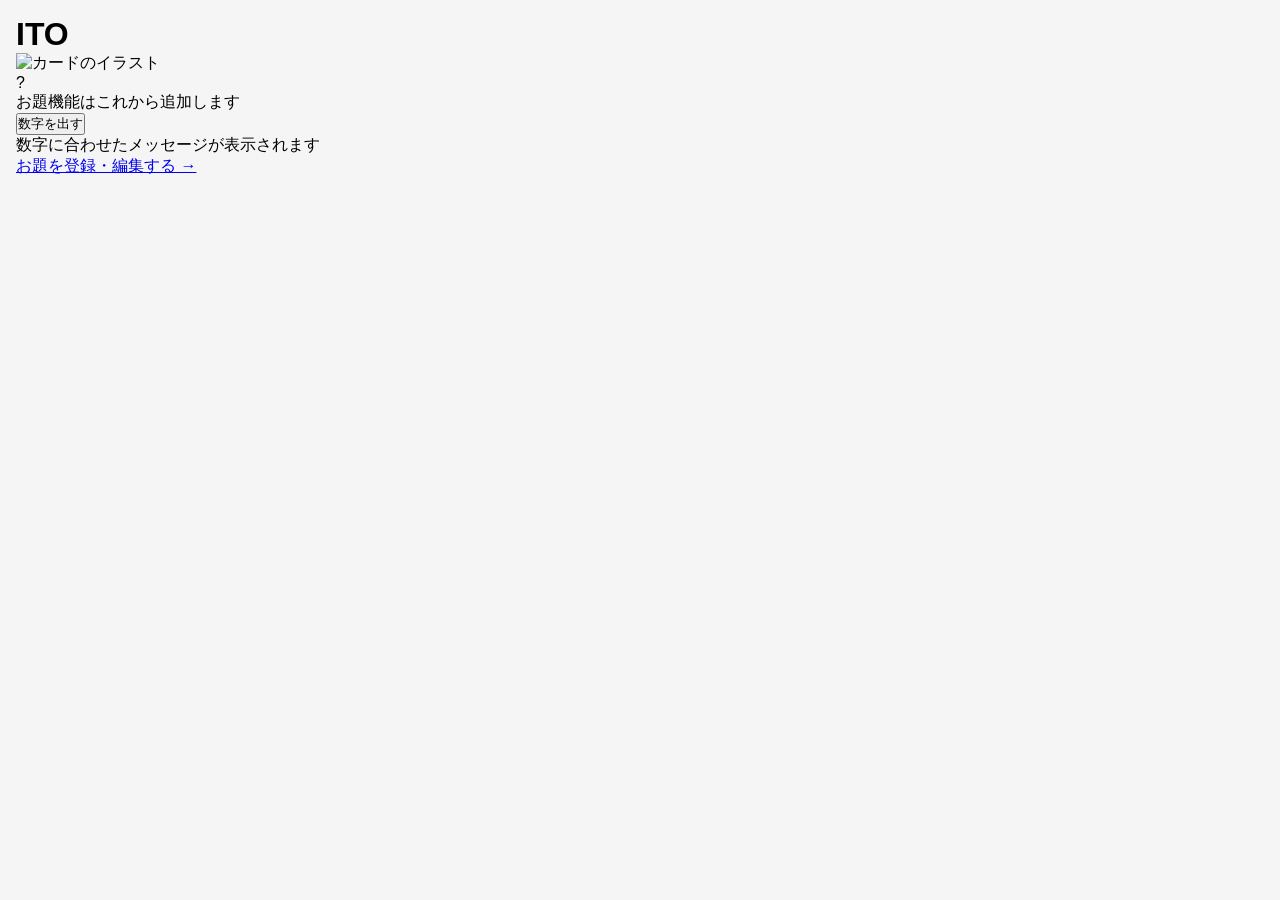
==== index.html @ 9ff9b8bb "move files to root" ====
<!DOCTYPE html>
<html lang="ja">
  <head>
    <meta charset="UTF-8" />
    <meta name="viewport" content="width=device-width, initial-scale=1.0" />
    <title>ITO メッセージカード — お題つき</title>
    <link rel="stylesheet" href="style.css" />
  </head>
  <body>
    <div class="card">
      <h1 class="card-title">ITO</h1>
      <img class="card-image" src="images/stamp18.png" alt="カードのイラスト" />
      <p class="card-number">?</p>
      <p class="topic">お題機能はこれから追加します</p>
      <button class="button">数字を出す</button>
      <p class="message">数字に合わせたメッセージが表示されます</p>
      <a class="link-to-memo" href="memo.html">お題を登録・編集する →</a>
    </div>

    <script src="https://code.jquery.com/jquery-3.7.1.min.js"></script>
    <script src="script.js"></script>
  </body>
</html>
---- style.css ----
* { box-sizing: border-box; margin: 0; padding: 0; }
body { font-family: sans-serif; background: #f5f5f5; padding: 1rem; }
.app { display: grid; grid-template-columns: 1fr 1fr; gap: 16px; }
.panel { background: #fff; border: 1px solid #e0e0e0; border-radius: 12px; padding: 1.25rem; }
.panel-title { font-size: 16px; font-weight: 500; margin-bottom: 1rem; }
.meal-label { font-size: 12px; color: #888; margin-bottom: 6px; }
.meal-name { font-size: 22px; margin-bottom: 4px; }
.meal-text { font-size: 14px; }
.ingredients-label { font-size: 12px; color: #888; margin: 8px 0 4px; }
.ingredient-item { font-size: 13px; color: #666; padding: 2px 0; }
.divider { border: none; border-top: 1px solid #e0e0e0; margin: 1rem 0; }
.input-row { display: flex; gap: 8px; margin-bottom: 1rem; }
.input-row input { flex: 1; font-size: 14px; padding: 6px 10px; border: 1px solid #ddd; border-radius: 8px; outline: none; }
.input-row input:focus { border-color: #aaa; }
#add-btn { padding: 6px 14px; font-size: 13px; border: 1px solid #ddd; border-radius: 8px; background: #fff; cursor: pointer; }
#add-btn:hover { background: #f5f5f5; }
#shopping-list { list-style: none; margin-bottom: 1rem; min-height: 40px; }
#shopping-list li { display: flex; align-items: center; gap: 8px; padding: 6px 0; border-bottom: 1px solid #f0f0f0; font-size: 14px; }
#shopping-list li input[type=checkbox] { cursor: pointer; }
#shopping-list li.checked span { text-decoration: line-through; color: #bbb; }
.empty { font-size: 13px; color: #bbb; padding: 8px 0; }
#clear-btn { font-size: 13px; color: #888; background: none; border: 1px solid #e0e0e0; border-radius: 8px; padding: 4px 12px; cursor: pointer; width: 100%; }
#clear-btn:hover { background: #f5f5f5; }
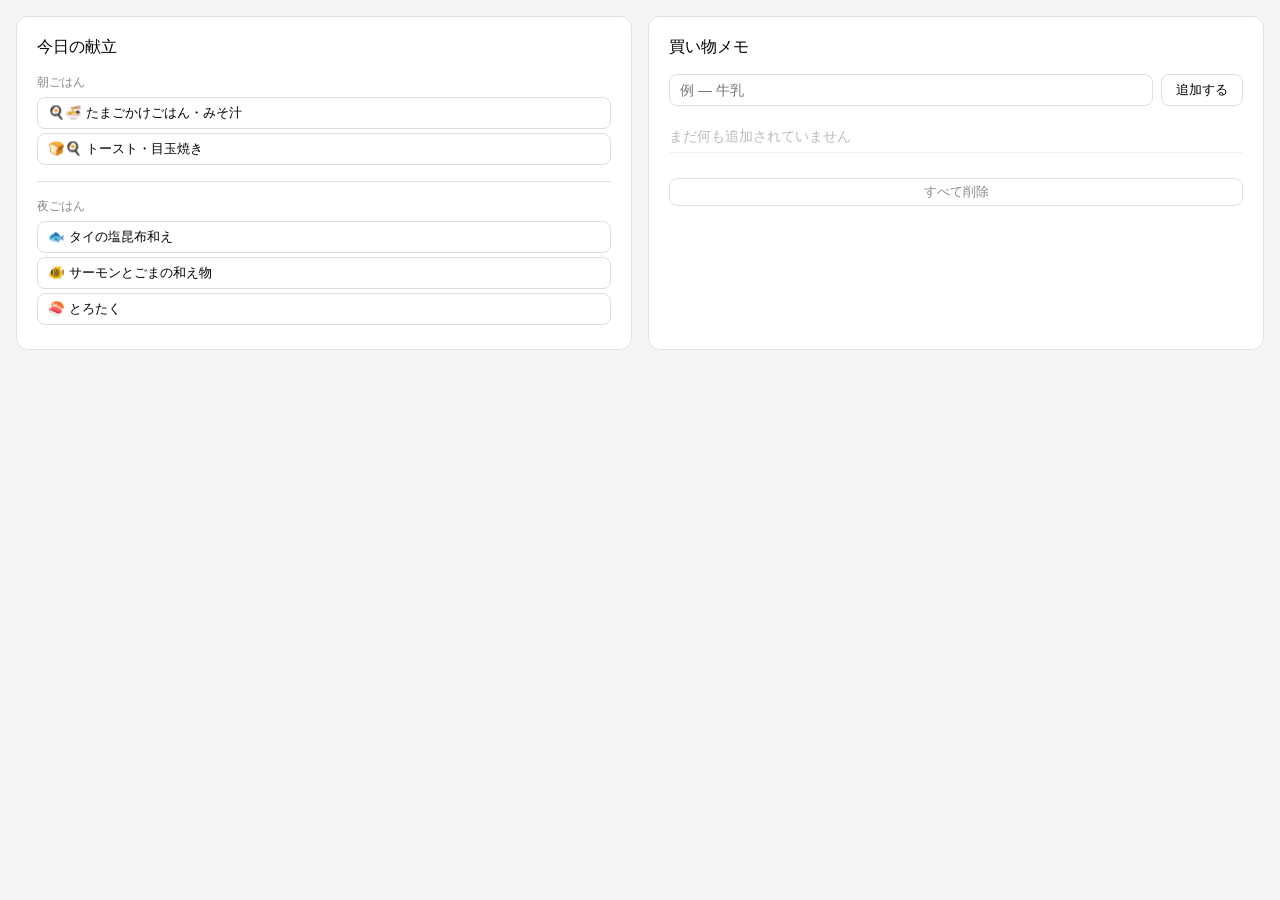
==== commit a4704070: "set memo as index" ====
--- a/index.html
+++ b/index.html
@@ -3,21 +3,41 @@
   <head>
     <meta charset="UTF-8" />
     <meta name="viewport" content="width=device-width, initial-scale=1.0" />
-    <title>ITO メッセージカード — お題つき</title>
+    <title>買い物メモ</title>
     <link rel="stylesheet" href="style.css" />
   </head>
   <body>
-    <div class="card">
-      <h1 class="card-title">ITO</h1>
-      <img class="card-image" src="images/stamp18.png" alt="カードのイラスト" />
-      <p class="card-number">?</p>
-      <p class="topic">お題機能はこれから追加します</p>
-      <button class="button">数字を出す</button>
-      <p class="message">数字に合わせたメッセージが表示されます</p>
-      <a class="link-to-memo" href="memo.html">お題を登録・編集する →</a>
+    <div class="app">
+      <div class="panel">
+        <p class="panel-title">今日の献立 </p>
+        <div class="meal-section">
+          <p class="meal-label">朝ごはん</p>
+          <p class="meal-name" id="breakfast-emoji"></p>
+          <p class="meal-text" id="breakfast-name"></p>
+          <div id="breakfast-ingredients"></div>
+        </div>
+        <hr class="divider">
+        <div class="meal-section">
+          <p class="meal-label">夜ごはん</p>
+          <p class="meal-name" id="dinner-emoji"></p>
+          <p class="meal-text" id="dinner-name"></p>
+          <div id="dinner-ingredients"></div>
+        </div>
+      </div>
+
+      <div class="panel">
+        <p class="panel-title">買い物メモ</p>
+        <div class="input-row">
+          <input type="text" id="item-input" placeholder="例 — 牛乳">
+          <button id="add-btn">追加する</button>
+        </div>
+        <ul id="shopping-list">
+          <li class="empty" id="empty-msg">まだ何も追加されていません</li>
+        </ul>
+        <button id="clear-btn">すべて削除</button>
+      </div>
     </div>
 
-    <script src="https://code.jquery.com/jquery-3.7.1.min.js"></script>
     <script src="script.js"></script>
   </body>
-</html>
+</html>
